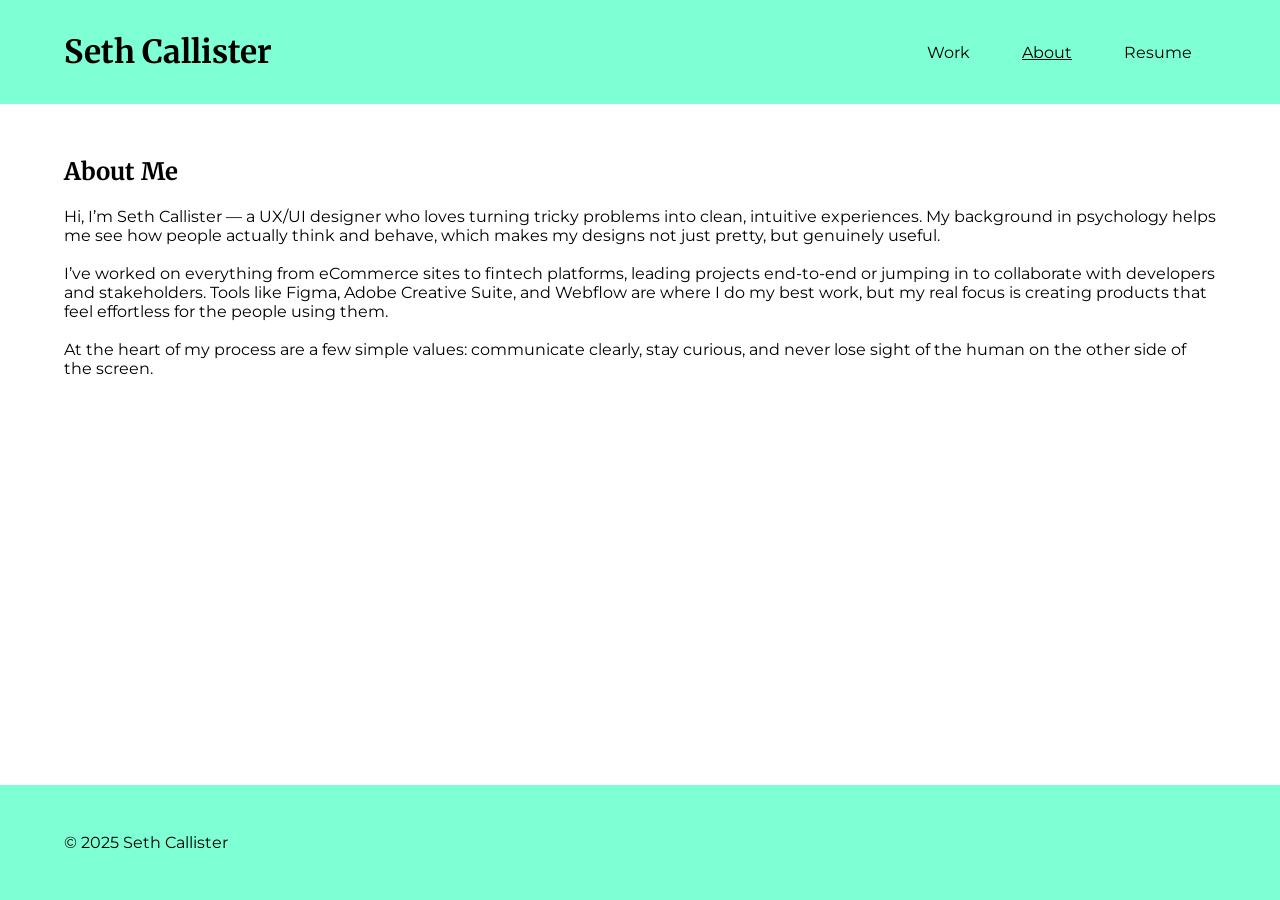
==== about.html @ 865da41e "update 1 chatgpt about and basic structure" ====
<!DOCTYPE html>
<html lang="en">
<head>
  <meta charset="UTF-8">
  <meta name="viewport" content="width=device-width, initial-scale=1.0">
  <title>Seth Callister, UX</title>
  <link rel="stylesheet" href="style.css">
  <link rel="preconnect" href="https://fonts.googleapis.com">
  <link rel="preconnect" href="https://fonts.gstatic.com" crossorigin>
  <link href="https://fonts.googleapis.com/css2?family=Merriweather:ital,opsz,wght@0,18..144,300..900;1,18..144,300..900&family=Montserrat:ital,wght@0,100..900;1,100..900&display=swap" rel="stylesheet">
</head>
<body>
  <header>
    <h1>Seth Callister</h1>
    <nav>
      <a href="index.html">Work</a>
      <a href="about.html" id="active">About</a>
      <a href="assets/resume.pdf">Resume</a>
    </nav>
  </header>

  <main>
    <section>
      <h2>About Me</h2>
      <p>Hi, I’m Seth Callister — a UX/UI designer who loves turning tricky problems into clean, intuitive experiences. My background in psychology helps me see how people actually think and behave, which makes my designs not just pretty, but genuinely useful. <br><br> I’ve worked on everything from eCommerce sites to fintech platforms, leading projects end-to-end or jumping in to collaborate with developers and stakeholders. Tools like Figma, Adobe Creative Suite, and Webflow are where I do my best work, but my real focus is creating products that feel effortless for the people using them. <br><br> At the heart of my process are a few simple values: communicate clearly, stay curious, and never lose sight of the human on the other side of the screen. </p>
    </section>
  </main>

  <footer>
    <p>&copy; 2025 Seth Callister</p>
  </footer>
</body>
</html>
---- style.css ----
body{
  margin: 0;
  padding: 0;
  box-sizing: border-box;
  display: flex;
  flex-direction: column;
  min-height: 100vh;
  font-family: "Montserrat", sans-serif;
}

h1,h2,h3,h4,h5,h6{
  font-family: "Merriweather", serif;
}

header, footer {
  display: flex;
  justify-content: space-between;
  align-items: center;
  padding: 2rem 4rem;
  background-color: aquamarine;
}

main{
  padding: 2rem 4rem;
  flex: 1;
}

a {
  color: #000;
  text-decoration: none;
  padding: 0.5rem 1rem;
  margin: 0 0.5rem;
}

a:hover{
  background-color: #000;
  color: #fff;
}

h1{
  font-size: 2rem;
  margin: 0;
}

#active{
  text-decoration: solid underline;
}
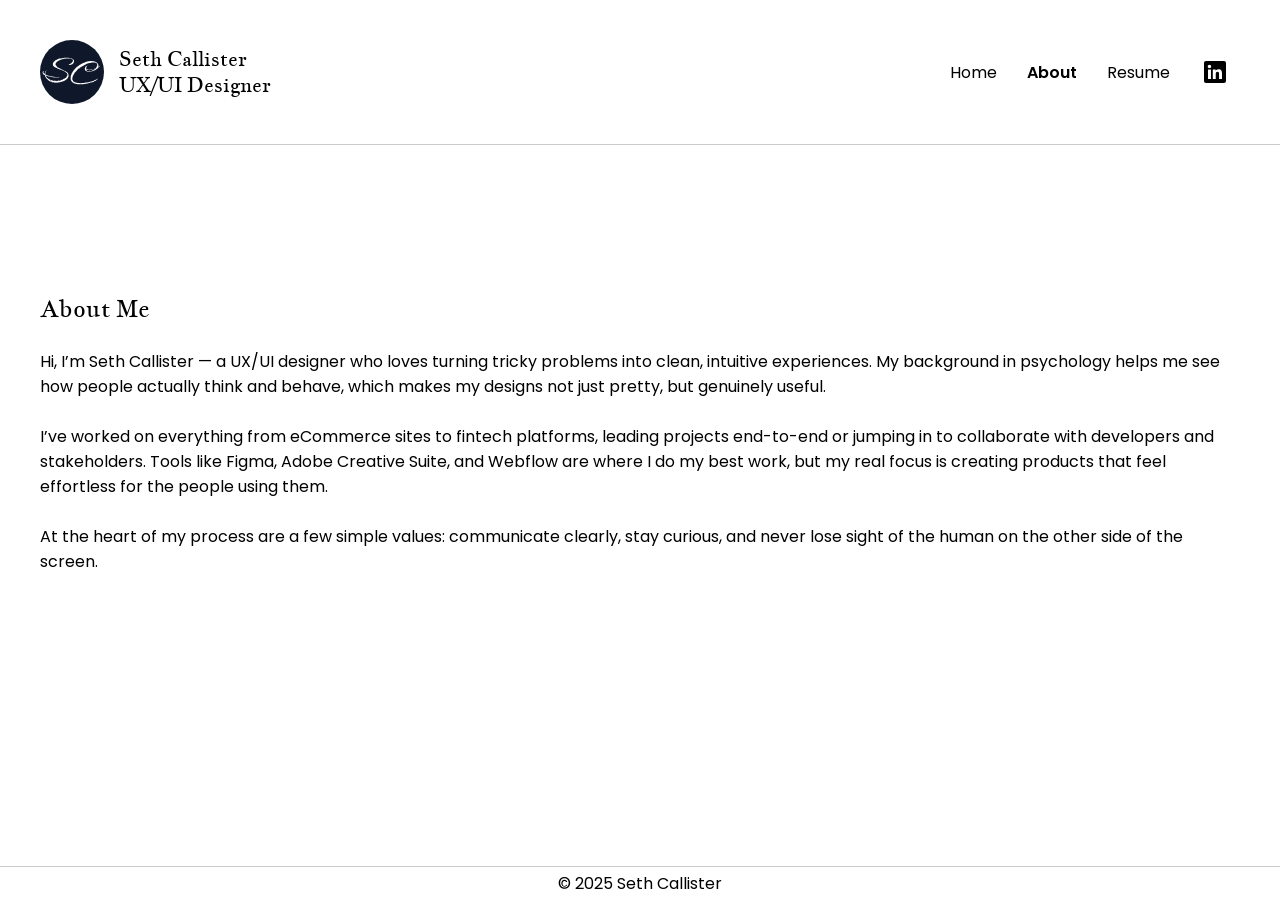
==== commit 219f0e58: "main done home page is done yay hooray" ====
--- a/about.html
+++ b/about.html
@@ -7,21 +7,29 @@
   <link rel="stylesheet" href="style.css">
   <link rel="preconnect" href="https://fonts.googleapis.com">
   <link rel="preconnect" href="https://fonts.gstatic.com" crossorigin>
-  <link href="https://fonts.googleapis.com/css2?family=Merriweather:ital,opsz,wght@0,18..144,300..900;1,18..144,300..900&family=Montserrat:ital,wght@0,100..900;1,100..900&display=swap" rel="stylesheet">
+  <link href="https://fonts.googleapis.com/css2?family=Jacques+Francois&family=Poppins:ital,wght@0,100;0,200;0,300;0,400;0,500;0,600;0,700;0,800;0,900;1,100;1,200;1,300;1,400;1,500;1,600;1,700;1,800;1,900&display=swap" rel="stylesheet">
 </head>
 <body>
   <header>
-    <h1>Seth Callister</h1>
+    <div id="workmark">
+      <a href="index.html"><img src="assets/logo.svg" alt="Seth Callister Logo" class="logo"></a>
+      <h1>Seth Callister<br>UX/UI Designer</h1>
+    </div>
+    
     <nav>
-      <a href="index.html">Work</a>
-      <a href="about.html" id="active">About</a>
-      <a href="assets/resume.pdf">Resume</a>
+      <ul>
+        <li><a href="index.html">Home</a></li>
+        <li><a href="about.html" id="active">About</a></li>
+        <li><a href="assets/resume.pdf">Resume</a></li>
+        <li><a href="https://www.linkedin.com/in/seth-callister/"><img src="assets/linkedin.svg" alt="LinkedIn"></a></li>
+      </ul>
     </nav>
   </header>
 
   <main>
     <section>
       <h2>About Me</h2>
+      <br>
       <p>Hi, I’m Seth Callister — a UX/UI designer who loves turning tricky problems into clean, intuitive experiences. My background in psychology helps me see how people actually think and behave, which makes my designs not just pretty, but genuinely useful. <br><br> I’ve worked on everything from eCommerce sites to fintech platforms, leading projects end-to-end or jumping in to collaborate with developers and stakeholders. Tools like Figma, Adobe Creative Suite, and Webflow are where I do my best work, but my real focus is creating products that feel effortless for the people using them. <br><br> At the heart of my process are a few simple values: communicate clearly, stay curious, and never lose sight of the human on the other side of the screen. </p>
     </section>
   </main>
--- a/style.css
+++ b/style.css
@@ -5,43 +5,136 @@
   display: flex;
   flex-direction: column;
   min-height: 100vh;
-  font-family: "Montserrat", sans-serif;
+  font-family: "Poppins", sans-serif;
 }
 
 h1,h2,h3,h4,h5,h6{
-  font-family: "Merriweather", serif;
+  font-family: "Jacques Francois", serif;
+  font-weight: 400;
+  margin: 0;
 }
 
-header, footer {
+p{
+  margin: 0;
+}
+
+a {
+  margin: 0;
+  color: #000;
+  text-decoration: none;
+}
+
+a img{
+  display: block;
+}
+
+header{
+  padding: 40px;
   display: flex;
   justify-content: space-between;
   align-items: center;
-  padding: 2rem 4rem;
-  background-color: aquamarine;
+  border-bottom: 1px solid #00000034;
+  position: absolute;
+  width: calc(100% - 80px);
+}
+
+#workmark {
+  display: flex;
+  align-items: center;
+}
+
+#workmark .logo {
+  margin-right: 15px;
+}
+
+nav ul {
+  list-style-type: none;
+  margin: 0;
+  padding: 0;
+  display: flex;
+  align-items: center;
+  gap: 10px;
+}
+
+nav ul li {
+  padding: 10px;
+}
+
+nav ul li a:hover{
+  font-weight: 600;
+}
+
+#active {
+  font-weight: 600;
 }
 
 main{
-  padding: 2rem 4rem;
-  flex: 1;
+  display: flex;
+  padding: 40px;
+  flex-direction: column;
+  justify-content: center;
+  align-items: flex-start;
+  gap: 40px;
+  flex: 1 0 0;
+  align-self: stretch;
 }
 
-a {
-  color: #000;
-  text-decoration: none;
-  padding: 0.5rem 1rem;
-  margin: 0 0.5rem;
+#card-container{
+  display: flex;
+  gap: 40px;
+  width: 100%;
 }
 
-a:hover{
-  background-color: #000;
-  color: #fff;
+.card{
+  flex: 1;
+  height: 200px;
+  align-items: center;
+  display: flex;
+  padding: 40px;
+  gap: 10px;
+  font-size: 20px;
+}
+
+.card:nth-child(1) {
+  background-color: #1C1C1C;
+  color: #FFD89A; 
+}
+
+.card:nth-child(2) {
+  background-color: #A8E6C4;
+  color: #333;
+  font-weight: 500; 
+}
+
+.card:nth-child(2) img {
+  transform: rotate(-5deg);
+}
+
+.card:nth-child(3) {
+  background-color: #8E4A49;
+  color: #ddd;
+}
+
+.card:hover{
+  cursor: pointer;
+  box-shadow: 8px 8px 16px rgba(0, 0, 0, 0.5);
+  transform: translateY(-10px) translateX(-10px);
+  transition: transform 0.2s cubic-bezier(0.4,0,0.2,1), box-shadow 0.2s cubic-bezier(0.4,0,0.2,1);
+}
+
+.card:nth-child(1), .card:nth-child(3):hover{
+  filter: brightness(1.1);
 }
 
 h1{
-  font-size: 2rem;
+  font-size: 1.25rem;
   margin: 0;
 }
 
-#active{
-  text-decoration: solid underline;
+footer{
+  display: flex;
+  justify-content: center;
+  align-items: center;
+  padding: 4px;
+  border-top: 1px solid #00000034;
 }
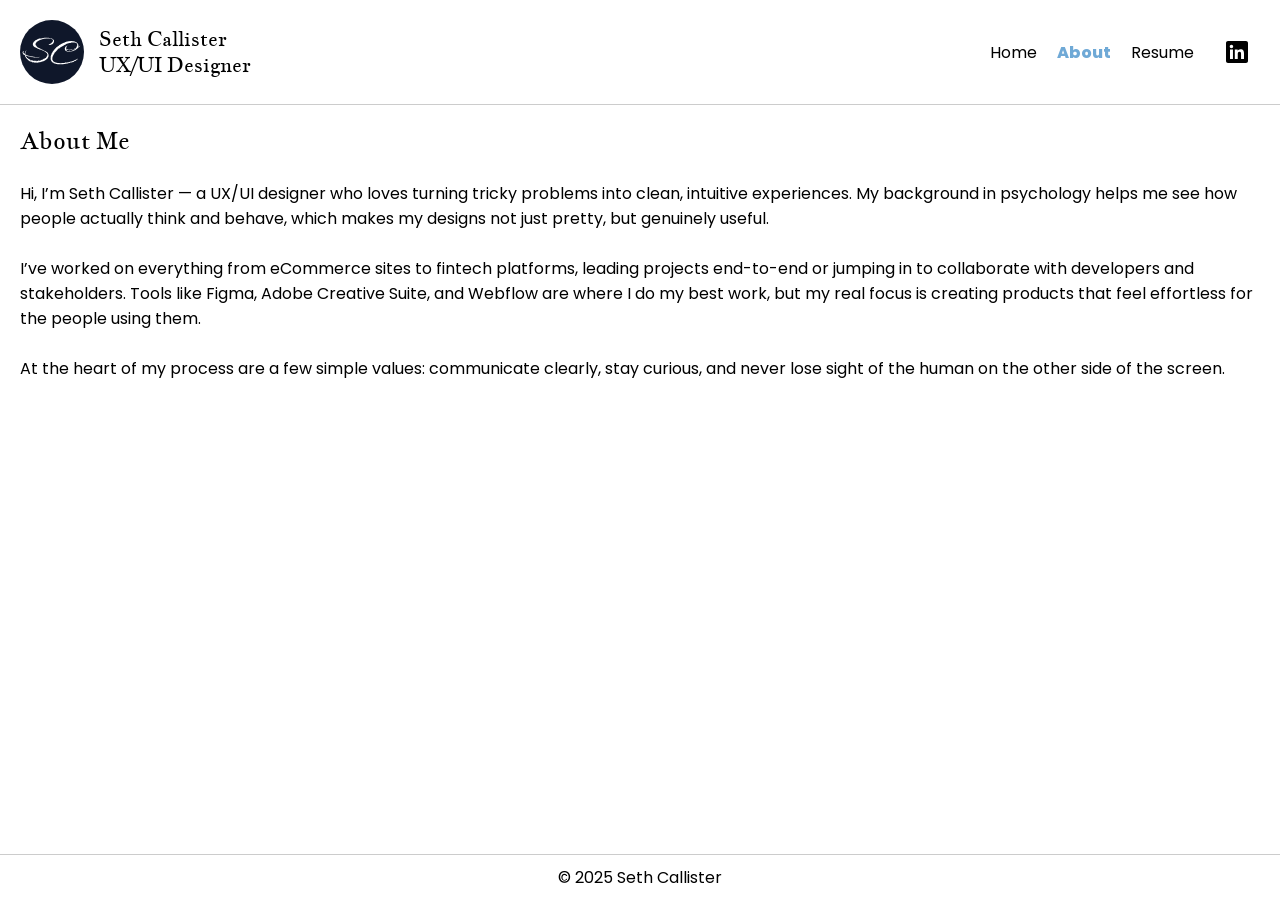
==== commit 917b5f71: "pages" ====
--- a/about.html
+++ b/about.html
@@ -7,7 +7,7 @@
   <link rel="stylesheet" href="style.css">
   <link rel="preconnect" href="https://fonts.googleapis.com">
   <link rel="preconnect" href="https://fonts.gstatic.com" crossorigin>
-  <link href="https://fonts.googleapis.com/css2?family=Jacques+Francois&family=Poppins:ital,wght@0,100;0,200;0,300;0,400;0,500;0,600;0,700;0,800;0,900;1,100;1,200;1,300;1,400;1,500;1,600;1,700;1,800;1,900&display=swap" rel="stylesheet">
+  <link href="https://fonts.googleapis.com/css2?family=Hanken+Grotesk:ital,wght@0,100..900;1,100..900&family=IM+Fell+English:ital@0;1&family=Jacques+Francois&family=Montserrat:ital,wght@0,100..900;1,100..900&family=Poppins:ital,wght@0,100;0,200;0,300;0,400;0,500;0,600;0,700;0,800;0,900;1,100;1,200;1,300;1,400;1,500;1,600;1,700;1,800;1,900&display=swap" rel="stylesheet">
 </head>
 <body>
   <header>
@@ -23,6 +23,7 @@
         <li><a href="assets/resume.pdf">Resume</a></li>
         <li><a href="https://www.linkedin.com/in/seth-callister/"><img src="assets/linkedin.svg" alt="LinkedIn"></a></li>
       </ul>
+      <img src="assets/hamburg.svg" alt="Menu" id="menu">
     </nav>
   </header>
 
@@ -37,5 +38,6 @@
   <footer>
     <p>&copy; 2025 Seth Callister</p>
   </footer>
+  <script src="script.js"></script>
 </body>
 </html>
--- a/style.css
+++ b/style.css
@@ -1,11 +1,33 @@
 body{
   margin: 0;
   padding: 0;
-  box-sizing: border-box;
+  font-family: "Poppins", sans-serif;
   display: flex;
   flex-direction: column;
   min-height: 100vh;
-  font-family: "Poppins", sans-serif;
+}
+
+header{
+  padding: 20px;
+  display: flex;
+  justify-content: space-between;
+  align-items: center;
+  border-bottom: 1px solid #ccc;
+}
+#workmark{
+  display: flex;
+  align-items: center;
+  gap: 15px;
+}
+nav ul {
+  display: none;
+}
+nav img{
+  padding: 8px;
+}
+main{
+  padding: 20px;
+  flex: 1;
 }
 
 h1,h2,h3,h4,h5,h6{
@@ -13,128 +35,184 @@
   font-weight: 400;
   margin: 0;
 }
-
+h1{
+  font-size: 20px;
+}
 p{
   margin: 0;
 }
-
 a {
   margin: 0;
   color: #000;
   text-decoration: none;
 }
-
 a img{
   display: block;
 }
-
-header{
-  padding: 40px;
-  display: flex;
-  justify-content: space-between;
-  align-items: center;
-  border-bottom: 1px solid #00000034;
-  position: absolute;
-  width: calc(100% - 80px);
-}
-
-#workmark {
-  display: flex;
-  align-items: center;
-}
-
-#workmark .logo {
-  margin-right: 15px;
-}
-
-nav ul {
-  list-style-type: none;
-  margin: 0;
-  padding: 0;
+ul {
+  margin: 0;
+}
+
+#card-container{
+  display: flex;
+  flex-direction: column;
+  gap: 20px;
+  margin: 20px 0;
+}
+a.card {
+  margin: 0;
+}
+.card{
   display: flex;
   align-items: center;
   gap: 10px;
-}
-
-nav ul li {
+  height: 140px;
+  padding: 20px;
+
+}
+.card:nth-child(1){
+  background-color: #1C1C1C;
+  color: #FFD89A;
+  font-family: "Montserrat", sans-serif; 
+  font-size: 20px;
+  font-weight: 600;
+}
+.card:nth-child(2){
+  background-color: #6FA9D6;
+  color: #1C1C1C;
+  font-family: "Hanken Grotesk", sans-serif;
+  font-size: 24px;
+  font-weight: 500;
+}
+.card:nth-child(2) img{
+  transform: rotate(-5deg); 
+}
+.card:nth-child(3){
+  background-color: rgb(19, 34, 50);
+  color: #fff;
+  font-family: "IM Fell English", serif;
+  font-size: 20px;
+}
+.card:hover{
+  box-shadow: 8px 8px 15px rgba(0, 0, 0, 0.3);
+  transform: translate(-5px, -5px);
+  transition: all 0.3s ease;
+  filter: brightness(1.1);
+}
+
+footer {
   padding: 10px;
-}
-
-nav ul li a:hover{
+  border-top: 1px solid #ccc;
+  display: flex;
+  justify-content: center;
+}
+
+@media (min-width: 900px) { /* DESKTOP */
+  #home-main{
+    display: flex;
+    flex-direction: column;
+    justify-content: center;
+    padding-bottom: 100px;
+  }
+  #card-container {
+    flex-direction: row;
+  }
+  .card{
+      flex: 1;
+  }
+  #menu{
+    display: none;
+  }
+  nav ul{
+    display: flex;
+    align-items: center;
+    gap: 20px;
+  }
+  #active{
+    color: #6FA9D6;
+    font-weight: 800;
+  }
+  nav ul li {
+    list-style-type: none;
+  }
+  nav ul li a:hover{
+    color: #6FA9D6;
+  }
+}
+
+/* TANGERE */
+#tangere-main{
+  background-color: #1C1C1C;
+  color: #fff;
+  font-family: "Poppins", sans-serif;
+  padding-bottom: 60px;
+}
+#tangere-wrapper{
+  display: flex;
+  flex-direction: column;
+  gap: 20px;
+  max-width: 400px;
+  margin: 0 auto;
+}
+
+#tangere-banner{
+  display: flex;
+  align-items: center;
+  gap: 10px;
+  color: #FFD89A;
+  font-family: "Montserrat", sans-serif;
+  font-size: 20px;
   font-weight: 600;
-}
-
-#active {
-  font-weight: 600;
-}
-
-main{
-  display: flex;
-  padding: 40px;
-  flex-direction: column;
-  justify-content: center;
-  align-items: flex-start;
+  padding: 20px 0;
+}
+
+.tangere-content{
+  padding: 15px;
+  display: flex;
+  flex-direction: column;
+  gap: 10px;
+  background-color: #2E2D2C;
+  border-radius: 0px 20px 20px 20px;
+}
+.tangere-content strong{
+  font-weight: 700;
+  color: #FFD89A;
+}
+.tangere-content h2{
+  font-weight: 700;
+  color: #FFD89A;
+  font-family: "Poppins", sans-serif;
+  font-size: 20px;
+}
+.tangere-content-head{
+  display: flex;
+  gap: 5px;
+  align-items: center;
+}
+
+.tangere-big{
+  padding: 30px;
+  display: flex;
+  flex-direction: column;
+  gap: 15px;
+  text-align: center;
+  color: #3e3e3e;
+  background-color: #F0E6D4;
+  border-radius: 0px 20px 20px 20px;
+}
+.tangere-big h3{
+  font-size: 36px;
+  font-family: 'Montserrat', sans-serif;
+  color: #888;
+}
+
+#ejw-main{
+  background-color: #1e1e1e;
+}
+#ejw-wrapper{
+  display: flex;
+  flex-direction: column;
   gap: 40px;
-  flex: 1 0 0;
-  align-self: stretch;
-}
-
-#card-container{
-  display: flex;
-  gap: 40px;
-  width: 100%;
-}
-
-.card{
-  flex: 1;
-  height: 200px;
-  align-items: center;
-  display: flex;
-  padding: 40px;
-  gap: 10px;
-  font-size: 20px;
-}
-
-.card:nth-child(1) {
-  background-color: #1C1C1C;
-  color: #FFD89A; 
-}
-
-.card:nth-child(2) {
-  background-color: #A8E6C4;
-  color: #333;
-  font-weight: 500; 
-}
-
-.card:nth-child(2) img {
-  transform: rotate(-5deg);
-}
-
-.card:nth-child(3) {
-  background-color: #8E4A49;
-  color: #ddd;
-}
-
-.card:hover{
-  cursor: pointer;
-  box-shadow: 8px 8px 16px rgba(0, 0, 0, 0.5);
-  transform: translateY(-10px) translateX(-10px);
-  transition: transform 0.2s cubic-bezier(0.4,0,0.2,1), box-shadow 0.2s cubic-bezier(0.4,0,0.2,1);
-}
-
-.card:nth-child(1), .card:nth-child(3):hover{
-  filter: brightness(1.1);
-}
-
-h1{
-  font-size: 1.25rem;
-  margin: 0;
-}
-
-footer{
-  display: flex;
-  justify-content: center;
-  align-items: center;
-  padding: 4px;
-  border-top: 1px solid #00000034;
+  max-width: 75%;
+  margin: 40px auto;
 }
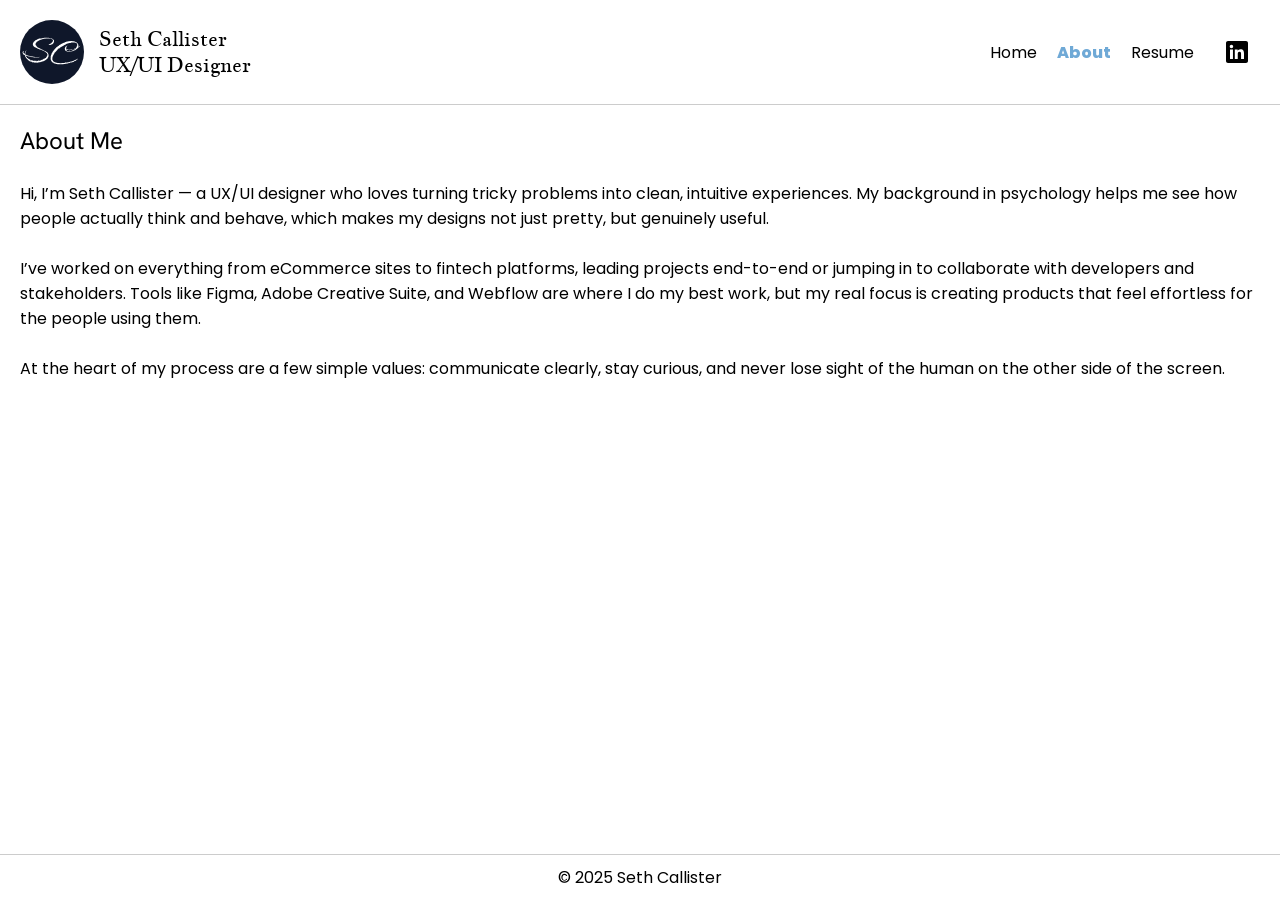
==== commit 4d7726c9: "small update resume fix also opens new tab for resume" ====
--- a/about.html
+++ b/about.html
@@ -20,7 +20,7 @@
       <ul>
         <li><a href="index.html">Home</a></li>
         <li><a href="about.html" id="active">About</a></li>
-        <li><a href="assets/resume.pdf">Resume</a></li>
+        <li><a href="assets/resume.pdf" target="_blank">Resume</a></li>
         <li><a href="https://www.linkedin.com/in/seth-callister/"><img src="assets/linkedin.svg" alt="LinkedIn"></a></li>
       </ul>
       <img src="assets/hamburg.svg" alt="Menu" id="menu">
--- a/style.css
+++ b/style.css
@@ -206,6 +206,7 @@
   color: #888;
 }
 
+/* EJW */
 #ejw-main{
   background-color: #1e1e1e;
 }
@@ -215,4 +216,48 @@
   gap: 40px;
   max-width: 75%;
   margin: 40px auto;
+}
+
+/* FillUs */
+#fillus-main{
+  background-color: #FAFAF8;
+  font-family: "Atkinson Hyperlegible", sans-serif;
+}
+#fillus-main h1,h2,h3,h4,h5,h6{
+  font-family: 'Hanken Grotesk', sans-serif;
+}
+#fillus-main h1{
+  font-size: 32px;
+}
+#fillus-main ul{
+  padding: 0 20px;
+}
+
+#fillus-wrapper{
+  display: flex;
+  flex-direction: column;
+  align-items: center;
+}
+#fillus-wrapper section{
+  margin: 0 auto 20px auto;
+  padding: 20px;
+  background-color: #E0E5EC;
+  border-radius: 20px;
+
+  display: flex;
+  flex-direction: column;
+  gap: 10px;
+
+  width: 600px;
+}
+
+#fillus-header{
+  display: flex;
+  flex-direction: row;
+  align-items: center;
+  gap: 20px;
+  margin-bottom: 20px;
+}
+#fillus-header img{
+  transform: rotate(-5deg);
 }
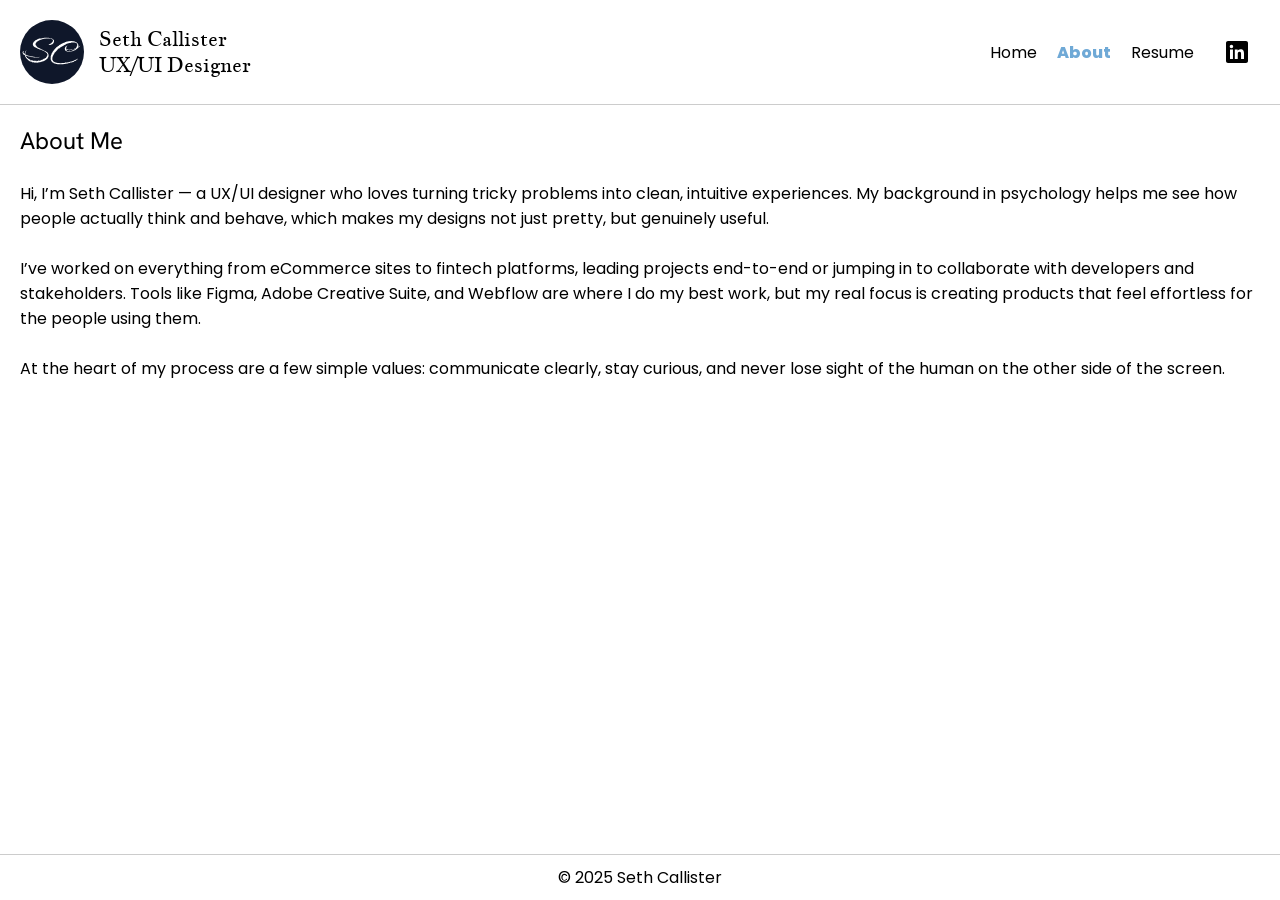
==== commit 48d97cb2: "links fixed links on the resume" ====
--- a/about.html
+++ b/about.html
@@ -20,7 +20,7 @@
       <ul>
         <li><a href="index.html">Home</a></li>
         <li><a href="about.html" id="active">About</a></li>
-        <li><a href="assets/resume.pdf" target="_blank">Resume</a></li>
+        <li><a href="assets/scallister-resume.pdf" target="_blank">Resume</a></li>
         <li><a href="https://www.linkedin.com/in/seth-callister/"><img src="assets/linkedin.svg" alt="LinkedIn"></a></li>
       </ul>
       <img src="assets/hamburg.svg" alt="Menu" id="menu">
--- a/style.css
+++ b/style.css
@@ -210,6 +210,20 @@
 #ejw-main{
   background-color: #1e1e1e;
 }
+#ejw-main h1 {
+  color: #8e4a49;
+  font-family:'IM Fell English', serif;
+  font-size: 36px;
+}
+#ejw-main h2{
+  color: #8e4a49;
+  font-family:'Montserrat', sans-serif;
+  font-size: 24px;
+}
+#ejw-main p{
+  font-family: 'Montserrat', sans-serif;
+  font-size: 16px;
+}
 #ejw-wrapper{
   display: flex;
   flex-direction: column;
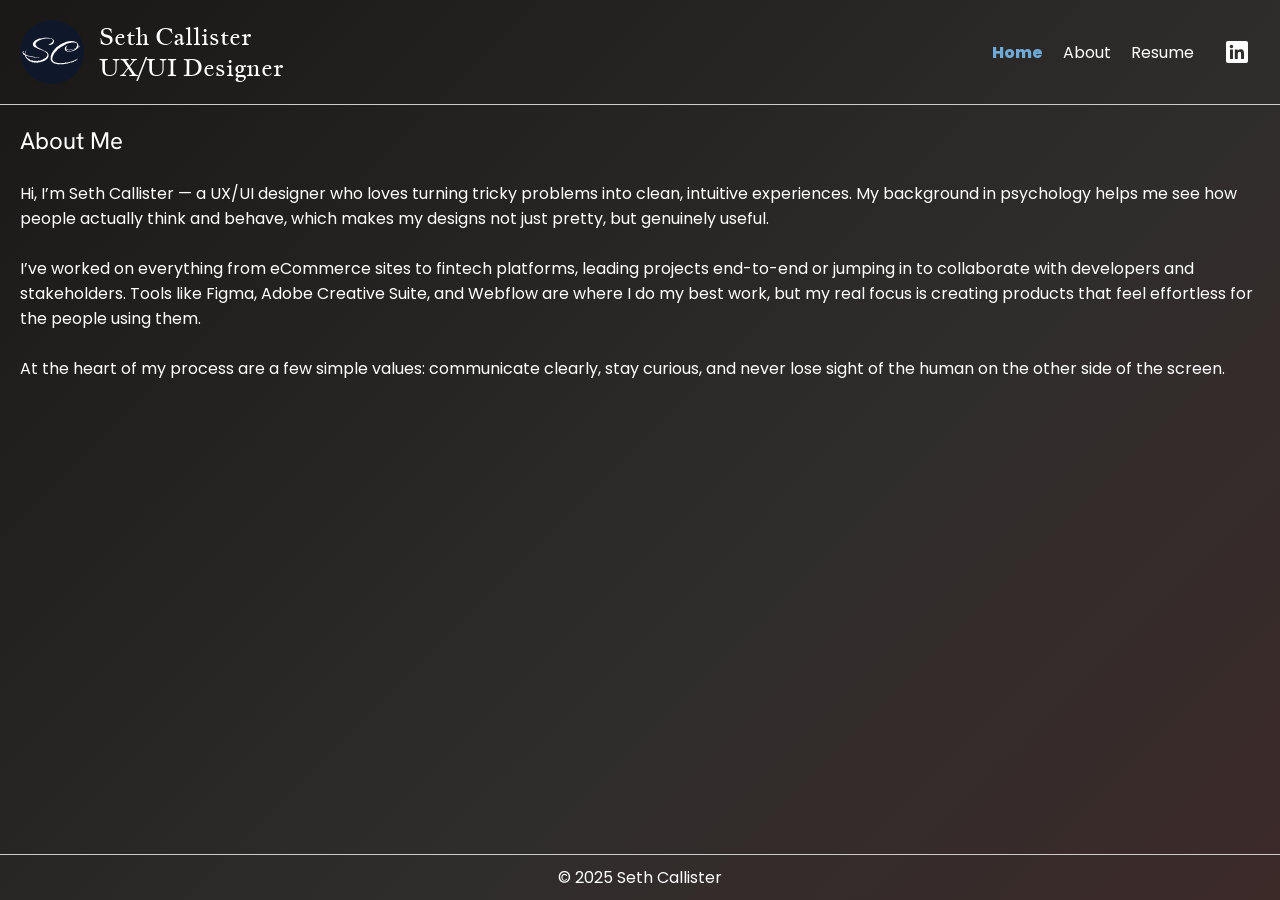
==== commit f4179ad8: "dark mode big update into dark mode" ====
--- a/about.html
+++ b/about.html
@@ -11,23 +11,25 @@
 </head>
 <body>
   <header>
-    <div id="workmark">
-      <a href="index.html"><img src="assets/logo.svg" alt="Seth Callister Logo" class="logo"></a>
-      <h1>Seth Callister<br>UX/UI Designer</h1>
+    <div id="head-wrapper">
+      <div id="workmark">
+        <a href="index.html"><img src="assets/logo.svg" alt="Seth Callister Logo" class="logo"></a>
+        <h1>Seth Callister<br>UX/UI Designer</h1>
+      </div>
+      
+      <nav>
+        <ul>
+          <li><a href="index.html" id="active">Home</a></li>
+          <li><a href="about.html">About</a></li>
+          <li><a href="assets/scallister-resume.pdf" target="_blank">Resume</a></li>
+          <li><a href="https://www.linkedin.com/in/seth-callister/"><img src="assets/linkedin.svg" alt="LinkedIn"></a></li>
+        </ul>
+        <img src="assets/hamburg.svg" alt="Menu" id="menu">
+      </nav>
     </div>
-    
-    <nav>
-      <ul>
-        <li><a href="index.html">Home</a></li>
-        <li><a href="about.html" id="active">About</a></li>
-        <li><a href="assets/scallister-resume.pdf" target="_blank">Resume</a></li>
-        <li><a href="https://www.linkedin.com/in/seth-callister/"><img src="assets/linkedin.svg" alt="LinkedIn"></a></li>
-      </ul>
-      <img src="assets/hamburg.svg" alt="Menu" id="menu">
-    </nav>
   </header>
 
-  <main>
+  <main id="about-main">
     <section>
       <h2>About Me</h2>
       <br>
--- a/style.css
+++ b/style.css
@@ -5,14 +5,21 @@
   display: flex;
   flex-direction: column;
   min-height: 100vh;
+
+  background: linear-gradient(135deg, #1A1817 0%, #2E2D2C 60%, #3C2A29 100%);
+  color: #fff;
 }
 
 header{
+  border-bottom: 1px solid #ccc;
+}
+#head-wrapper{
   padding: 20px;
   display: flex;
   justify-content: space-between;
   align-items: center;
-  border-bottom: 1px solid #ccc;
+  max-width: 1720px;
+  margin: 0 auto;
 }
 #workmark{
   display: flex;
@@ -21,6 +28,9 @@
 }
 nav ul {
   display: none;
+}
+nav ul li a{
+  color: #fff;
 }
 nav img{
   padding: 8px;
@@ -35,8 +45,8 @@
   font-weight: 400;
   margin: 0;
 }
-h1{
-  font-size: 20px;
+h1,h2{
+  font-size: 24px;
 }
 p{
   margin: 0;
@@ -53,6 +63,20 @@
   margin: 0;
 }
 
+#home-main{
+  display: flex;
+  flex-direction: column;
+  gap: 60px;
+  max-width: 1720px;
+  margin: 0 auto;
+}
+#home-main h2{
+  font-size: 64px;
+}
+#home-main p{
+  font-size: 20px;
+  font-weight: 300;
+}
 #card-container{
   display: flex;
   flex-direction: column;
@@ -66,8 +90,8 @@
   display: flex;
   align-items: center;
   gap: 10px;
-  height: 140px;
-  padding: 20px;
+  height: 200px;
+  padding: 0 40px;
 
 }
 .card:nth-child(1){
@@ -227,15 +251,26 @@
 #ejw-wrapper{
   display: flex;
   flex-direction: column;
-  gap: 40px;
-  max-width: 75%;
+  gap: 60px;
+  max-width: 1720px;
   margin: 40px auto;
+}
+#ejw-wrapper section{
+  display: flex;
+  flex-direction: column;
+  gap: 20px;
+}
+.section-title{
+  display: flex;
+  align-items: center;
+  gap: 10px;
 }
 
 /* FillUs */
 #fillus-main{
   background-color: #FAFAF8;
   font-family: "Atkinson Hyperlegible", sans-serif;
+  color: #333;
 }
 #fillus-main h1,h2,h3,h4,h5,h6{
   font-family: 'Hanken Grotesk', sans-serif;
@@ -270,8 +305,13 @@
   flex-direction: row;
   align-items: center;
   gap: 20px;
-  margin-bottom: 20px;
+  margin: 20px 0 40px;
 }
 #fillus-header img{
   transform: rotate(-5deg);
+}
+
+#about-main{
+  max-width: 1720px;
+  margin: 0 auto;
 }
